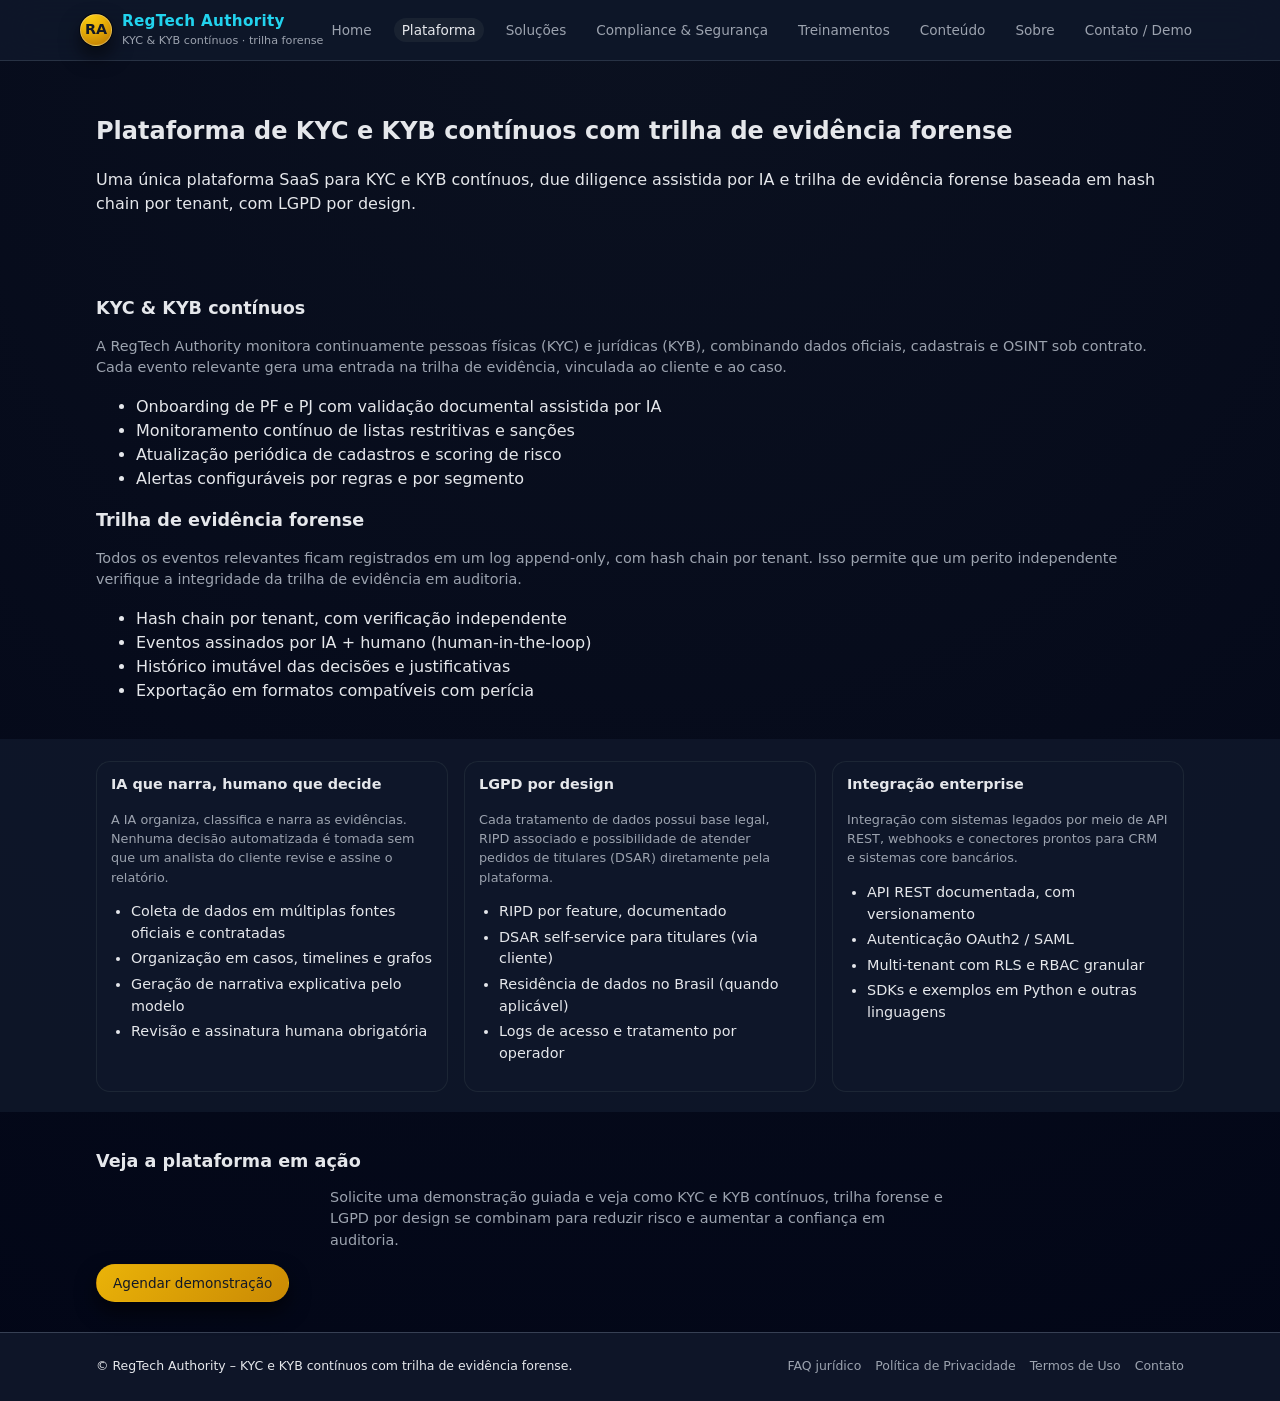
==== index.html @ 7e29bc63 "Primeira versão do site RegTech Authority" ====
<!DOCTYPE html>
<html lang="pt-BR">
<head>
  <meta charset="UTF-8" />
  <title>Plataforma – RegTech Authority</title>
  <meta name="description" content="Detalhes da plataforma RegTech Authority: KYC e KYB contínuos, trilha de evidência forense, IA human-in-the-loop e LGPD por design." />
  <meta name="viewport" content="width=device-width, initial-scale=1.0" />
  <link rel="stylesheet" href="assets/css/style.css" />
</head>
<body>
  <header class="site-header">
    <div class="container header-inner">
      <a href="index.html" class="brand">
        <span class="brand-mark">RA</span>
        <span class="brand-text">
          <span class="brand-title">RegTech Authority</span>
          <span class="brand-subtitle">KYC & KYB contínuos · trilha forense</span>
        </span>
      </a>
      <nav class="main-nav">
        <button class="nav-toggle" aria-label="Abrir menu" aria-expanded="false">☰</button>
        <ul class="nav-list">
          <li><a href="index.html">Home</a></li>
          <li><a href="plataforma.html" class="active">Plataforma</a></li>
          <li><a href="solucoes.html">Soluções</a></li>
          <li><a href="compliance-seguranca.html">Compliance & Segurança</a></li>
          <li><a href="treinamentos.html">Treinamentos</a></li>
          <li><a href="conteudo.html">Conteúdo</a></li>
          <li><a href="sobre.html">Sobre</a></li>
          <li><a href="contato.html">Contato / Demo</a></li>
        </ul>
      </nav>
    </div>
  </header>

  <main>
    <section class="hero hero-subpage">
      <div class="container">
        <h1>Plataforma de KYC e KYB contínuos com trilha de evidência forense</h1>
        <p>
          Uma única plataforma SaaS para KYC e KYB contínuos, due diligence assistida por IA
          e trilha de evidência forense baseada em hash chain por tenant, com LGPD por design.
        </p>
      </div>
    </section>

    <section class="section">
      <div class="container grid-2">
        <div>
          <h2>KYC & KYB contínuos</h2>
          <p>
            A RegTech Authority monitora continuamente pessoas físicas (KYC) e jurídicas (KYB),
            combinando dados oficiais, cadastrais e OSINT sob contrato. Cada evento relevante
            gera uma entrada na trilha de evidência, vinculada ao cliente e ao caso.
          </p>
          <ul class="checklist">
            <li>Onboarding de PF e PJ com validação documental assistida por IA</li>
            <li>Monitoramento contínuo de listas restritivas e sanções</li>
            <li>Atualização periódica de cadastros e scoring de risco</li>
            <li>Alertas configuráveis por regras e por segmento</li>
          </ul>
        </div>
        <div>
          <h2>Trilha de evidência forense</h2>
          <p>
            Todos os eventos relevantes ficam registrados em um log append-only, com hash chain
            por tenant. Isso permite que um perito independente verifique a integridade da trilha
            de evidência em auditoria.
          </p>
          <ul class="checklist">
            <li>Hash chain por tenant, com verificação independente</li>
            <li>Eventos assinados por IA + humano (human-in-the-loop)</li>
            <li>Histórico imutável das decisões e justificativas</li>
            <li>Exportação em formatos compatíveis com perícia</li>
          </ul>
        </div>
      </div>
    </section>

    <section class="section section-alt">
      <div class="container grid-3">
        <div class="card">
          <h3>IA que narra, humano que decide</h3>
          <p>
            A IA organiza, classifica e narra as evidências. Nenhuma decisão automatizada é tomada
            sem que um analista do cliente revise e assine o relatório.
          </p>
          <ul class="steps">
            <li>Coleta de dados em múltiplas fontes oficiais e contratadas</li>
            <li>Organização em casos, timelines e grafos</li>
            <li>Geração de narrativa explicativa pelo modelo</li>
            <li>Revisão e assinatura humana obrigatória</li>
          </ul>
        </div>
        <div class="card">
          <h3>LGPD por design</h3>
          <p>
            Cada tratamento de dados possui base legal, RIPD associado e possibilidade de atender
            pedidos de titulares (DSAR) diretamente pela plataforma.
          </p>
          <ul class="steps">
            <li>RIPD por feature, documentado</li>
            <li>DSAR self-service para titulares (via cliente)</li>
            <li>Residência de dados no Brasil (quando aplicável)</li>
            <li>Logs de acesso e tratamento por operador</li>
          </ul>
        </div>
        <div class="card">
          <h3>Integração enterprise</h3>
          <p>
            Integração com sistemas legados por meio de API REST, webhooks e conectores prontos
            para CRM e sistemas core bancários.
          </p>
          <ul class="steps">
            <li>API REST documentada, com versionamento</li>
            <li>Autenticação OAuth2 / SAML</li>
            <li>Multi-tenant com RLS e RBAC granular</li>
            <li>SDKs e exemplos em Python e outras linguagens</li>
          </ul>
        </div>
      </div>
    </section>

    <section class="section section-cta">
      <div class="container">
        <h2>Veja a plataforma em ação</h2>
        <p>
          Solicite uma demonstração guiada e veja como KYC e KYB contínuos, trilha forense e LGPD por design
          se combinam para reduzir risco e aumentar a confiança em auditoria.
        </p>
        <a href="contato.html" class="btn btn-primary">Agendar demonstração</a>
      </div>
    </section>
  </main>

  <footer class="site-footer">
    <div class="container footer-inner">
      <div class="footer-left">
        <p>&copy; RegTech Authority – KYC e KYB contínuos com trilha de evidência forense.</p>
      </div>
      <div class="footer-right">
        <a href="faq-juridico.html">FAQ jurídico</a>
        <a href="privacidade.html">Política de Privacidade</a>
        <a href="termos.html">Termos de Uso</a>
        <a href="contato.html">Contato</a>
      </div>
    </div>
  </footer>

  <script src="assets/js/main.js"></script>
</body>
</html>
---- assets/css/style.css ----
:root {
  --bg-main: #020617;          /* fundo geral escuro */
  --bg-card: #0b1220;
  --bg-panel: #020617;
  --navy: #0f172a;
  --teal: #22d3ee;
  --gold: #eab308;
  --gold-dark: #ca8a04;
  --text-main: #e5e7eb;
  --text-muted: #9ca3af;
  --border-soft: #1f2937;
  --radius-md: 14px;
  --radius-lg: 22px;
  --font-main: system-ui, -apple-system, BlinkMacSystemFont, "Segoe UI", sans-serif;
}

/* RESET BÁSICO */
*,
*::before,
*::after {
  box-sizing: border-box;
}

body {
  margin: 0;
  font-family: var(--font-main);
  background: radial-gradient(circle at top, #0b1120, #020617);
  color: var(--text-main);
  line-height: 1.5;
}

/* LINKS */
a {
  color: var(--teal);
  text-decoration: none;
}
a:hover {
  text-decoration: underline;
}

/* LAYOUT */
.container {
  width: 100%;
  max-width: 1120px;
  margin: 0 auto;
  padding: 0 16px;
}

/* HEADER */
.site-header {
  border-bottom: 1px solid rgba(148, 163, 184, 0.2);
  background: rgba(15, 23, 42, 0.92);
  backdrop-filter: blur(18px);
  position: sticky;
  top: 0;
  z-index: 20;
}

.header-inner {
  display: flex;
  align-items: center;
  justify-content: space-between;
  padding: 10px 0;
}

/* BRAND */
.brand {
  display: flex;
  align-items: center;
  gap: 10px;
}

.brand-mark {
  width: 32px;
  height: 32px;
  border-radius: 999px;
  border: 1px solid rgba(250, 250, 250, 0.28);
  display: flex;
  align-items: center;
  justify-content: center;
  font-size: 0.9rem;
  font-weight: 600;
  color: #111827;
  background: radial-gradient(circle at 30% 0%, #facc15, #eab308 40%, #ca8a04 80%);
  box-shadow: 0 0 0 1px rgba(0, 0, 0, 0.6), 0 10px 20px rgba(0, 0, 0, 0.6);
}

.brand-text {
  display: flex;
  flex-direction: column;
}

.brand-title {
  font-size: 0.95rem;
  font-weight: 600;
  letter-spacing: 0.02em;
}
.brand-subtitle {
  font-size: 0.7rem;
  color: var(--text-muted);
}

/* NAV */
.main-nav {
  position: relative;
}

.nav-toggle {
  display: none;
  background: none;
  border: none;
  font-size: 1.4rem;
  color: var(--text-main);
  cursor: pointer;
}

.nav-list {
  list-style: none;
  display: flex;
  gap: 14px;
  margin: 0;
  padding: 0;
  font-size: 0.85rem;
}

.nav-list a {
  padding: 4px 8px;
  border-radius: 999px;
  color: var(--text-muted);
}
.nav-list a.active {
  color: var(--text-main);
  background: rgba(31, 41, 55, 0.7);
}

/* HERO */
.hero {
  padding: 32px 0 26px;
}

.hero-inner {
  display: grid;
  grid-template-columns: minmax(0, 2.1fr) minmax(0, 1.9fr);
  gap: 28px;
  align-items: stretch;
}

.hero-kicker {
  font-size: 0.75rem;
  letter-spacing: 0.14em;
  text-transform: uppercase;
  color: var(--text-muted);
}

.hero-text h1 {
  font-size: 1.7rem;
  line-height: 1.3;
  margin: 10px 0 10px;
}

.hero-highlight {
  color: var(--teal);
  font-weight: 600;
  display: block;
}

.hero-lead {
  font-size: 0.9rem;
  color: var(--text-muted);
}

.hero-actions {
  display: flex;
  flex-wrap: wrap;
  gap: 10px;
  margin-top: 12px;
  margin-bottom: 6px;
}

.hero-microcopy {
  font-size: 0.78rem;
  color: var(--text-muted);
}

/* BOTÕES */
.btn {
  display: inline-flex;
  align-items: center;
  justify-content: center;
  gap: 6px;
  padding: 8px 16px;
  border-radius: 999px;
  border: 1px solid transparent;
  font-size: 0.85rem;
  font-weight: 500;
  cursor: pointer;
  transition: all 0.15s ease-out;
  text-decoration: none;
}

.btn-primary {
  background: linear-gradient(135deg, var(--gold), var(--gold-dark));
  color: #111827;
  box-shadow: 0 10px 20px rgba(0, 0, 0, 0.6);
}
.btn-primary:hover {
  filter: brightness(1.02);
  transform: translateY(-1px);
  text-decoration: none;
}

.btn-secondary {
  background: rgba(15, 23, 42, 0.85);
  color: var(--text-main);
  border-color: rgba(148, 163, 184, 0.5);
}
.btn-secondary:hover {
  background: rgba(15, 23, 42, 1);
  text-decoration: none;
}

/* HERO VISUAL / PAINEL */
.hero-visual {
  display: flex;
  align-items: stretch;
  justify-content: flex-end;
}

.panel {
  width: 100%;
  border-radius: var(--radius-lg);
  background: radial-gradient(circle at top left, #020617, #0b1220);
  border: 1px solid rgba(148, 163, 184, 0.5);
  box-shadow: 0 18px 40px rgba(0, 0, 0, 0.7);
  padding: 14px 14px 12px;
}

.panel-header {
  display: flex;
  justify-content: space-between;
  align-items: center;
  margin-bottom: 10px;
}

.panel-title {
  font-size: 0.85rem;
  color: var(--text-muted);
}

.panel-badge {
  font-size: 0.7rem;
  padding: 3px 10px;
  border-radius: 999px;
  border: 1px solid rgba(148, 163, 184, 0.7);
  color: var(--text-muted);
}

.panel-metrics {
  display: grid;
  grid-template-columns: repeat(2, minmax(0, 1fr));
  gap: 10px;
  margin-bottom: 12px;
}

.metric {
  padding: 8px 9px;
  border-radius: 10px;
  background: rgba(15, 23, 42, 0.95);
  border: 1px solid rgba(31, 41, 55, 0.9);
}

.metric-label {
  font-size: 0.7rem;
  color: var(--text-muted);
}
.metric-value {
  display: block;
  margin-top: 4px;
  font-size: 0.95rem;
  font-weight: 600;
}
.metric-alert {
  color: #f97316;
}

.panel-body {
  margin-top: 4px;
}

.panel-subtitle {
  font-size: 0.8rem;
  margin-bottom: 6px;
}

.timeline {
  list-style: none;
  margin: 0;
  padding: 0;
  border-left: 1px solid rgba(55, 65, 81, 0.8);
  padding-left: 10px;
}
.timeline li {
  margin-bottom: 6px;
  padding-left: 6px;
  position: relative;
  font-size: 0.78rem;
}
.timeline li::before {
  content: "";
  position: absolute;
  left: -5px;
  top: 3px;
  width: 7px;
  height: 7px;
  border-radius: 999px;
  background: var(--teal);
}
.time {
  display: block;
  color: var(--text-muted);
}
.event {
  display: block;
}

.badge-human {
  display: inline-flex;
  align-items: center;
  gap: 6px;
  font-size: 0.75rem;
  padding: 4px 10px;
  border-radius: 999px;
  background: rgba(6, 78, 59, 0.4);
  color: #a7f3d0;
  border: 1px solid rgba(45, 212, 191, 0.8);
  margin-top: 6px;
}

/* SEÇÕES */
.section {
  padding: 22px 0 20px;
}
.section-alt {
  background: rgba(15, 23, 42, 0.9);
}

.section h2 {
  font-size: 1.1rem;
  margin-bottom: 12px;
}
.section p {
  font-size: 0.9rem;
  color: var(--text-muted);
}

/* GRID DE CARDS */
.grid-3 {
  display: grid;
  grid-template-columns: repeat(3, minmax(0, 1fr));
  gap: 16px;
}

.card {
  padding: 12px 14px;
  border-radius: var(--radius-md);
  background: rgba(15, 23, 42, 0.95);
  border: 1px solid rgba(31, 41, 55, 0.9);
}
.card h3 {
  margin-top: 0;
  font-size: 0.9rem;
}
.card p {
  font-size: 0.8rem;
  color: var(--text-muted);
}

/* LISTAS */
.segment-list,
.steps {
  padding-left: 20px;
  font-size: 0.9rem;
}
.segment-list li,
.steps li {
  margin-bottom: 4px;
}

/* CTA FINAL */
.section-cta p {
  max-width: 620px;
  margin: 0 auto 12px;
  font-size: 0.9rem;
}

/* FOOTER */
.site-footer {
  border-top: 1px solid rgba(148, 163, 184, 0.3);
  background: rgba(15, 23, 42, 0.95);
  padding: 12px 0;
  margin-top: 10px;
}

.footer-inner {
  display: flex;
  justify-content: space-between;
  align-items: center;
  gap: 16px;
  font-size: 0.78rem;
}
.footer-right a {
  margin-left: 10px;
  color: var(--text-muted);
}

/* RESPONSIVO */
@media (max-width: 768px) {
  .hero-inner {
    grid-template-columns: 1fr;
  }

  .hero {
    padding-top: 26px;
  }

  .hero-visual {
    margin-top: 16px;
  }

  .panel-metrics {
    grid-template-columns: 1fr;
  }

  .grid-3 {
    grid-template-columns: 1fr;
  }

  .nav-toggle {
    display: inline-block;
  }

  .nav-list {
    position: absolute;
    top: 120%;
    right: 0;
    background: rgba(15, 23, 42, 0.98);
    flex-direction: column;
    align-items: flex-start;
    padding: 10px 18px;
    border-radius: 14px;
    border: 1px solid rgba(148, 163, 184, 0.5);
    display: none;
    z-index: 10;
  }

  .nav-list.show {
    display: flex;
  }
}
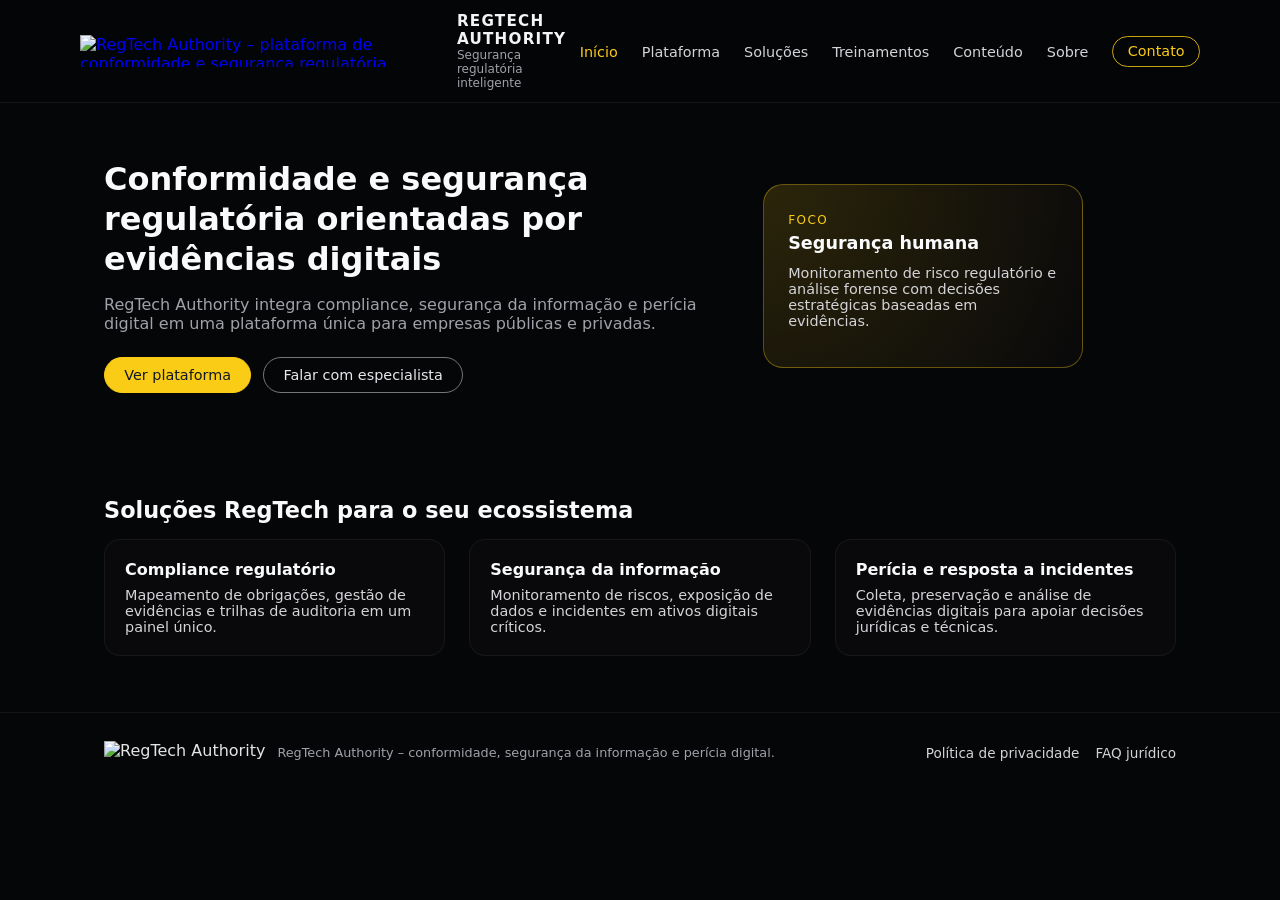
==== commit 33d89549: "Refatora HTML, CSS e adiciona logo e favicon em todas as páginas" ====
--- a/index.html
+++ b/index.html
@@ -1,152 +1,137 @@
 <!DOCTYPE html>
 <html lang="pt-BR">
 <head>
-  <meta charset="UTF-8" />
-  <title>Plataforma – RegTech Authority</title>
-  <meta name="description" content="Detalhes da plataforma RegTech Authority: KYC e KYB contínuos, trilha de evidência forense, IA human-in-the-loop e LGPD por design." />
-  <meta name="viewport" content="width=device-width, initial-scale=1.0" />
+  <meta charset="utf-8" />
+  <meta name="viewport" content="width=device-width, initial-scale=1" />
+
+  <title>RegTech Authority – Conformidade e segurança regulatória</title>
+  <meta name="description" content="Plataforma RegTech para conformidade, segurança da informação e perícia digital focada em empresas públicas e privadas." />
+
+  <!-- Favicon -->
+  <link rel="icon" type="image/png" href="assets/images/favicon.png" />
+  <link rel="shortcut icon" href="assets/images/favicon.png" />
+
+  <!-- CSS principal -->
   <link rel="stylesheet" href="assets/css/style.css" />
 </head>
-<body>
+<body id="top">
+  <!-- HEADER -->
   <header class="site-header">
     <div class="container header-inner">
       <a href="index.html" class="brand">
-        <span class="brand-mark">RA</span>
-        <span class="brand-text">
+        <img
+          src="assets/images/logo.png"
+          alt="RegTech Authority – plataforma de conformidade e segurança regulatória"
+          class="brand-logo"
+        />
+        <div class="brand-text">
           <span class="brand-title">RegTech Authority</span>
-          <span class="brand-subtitle">KYC & KYB contínuos · trilha forense</span>
-        </span>
+          <span class="brand-subtitle">Segurança regulatória inteligente</span>
+        </div>
       </a>
+
       <nav class="main-nav">
-        <button class="nav-toggle" aria-label="Abrir menu" aria-expanded="false">☰</button>
-        <ul class="nav-list">
-          <li><a href="index.html">Home</a></li>
-          <li><a href="plataforma.html" class="active">Plataforma</a></li>
+        <ul>
+          <li><a href="index.html" class="nav-active">Início</a></li>
+          <li><a href="plataforma.html">Plataforma</a></li>
           <li><a href="solucoes.html">Soluções</a></li>
-          <li><a href="compliance-seguranca.html">Compliance & Segurança</a></li>
           <li><a href="treinamentos.html">Treinamentos</a></li>
           <li><a href="conteudo.html">Conteúdo</a></li>
           <li><a href="sobre.html">Sobre</a></li>
-          <li><a href="contato.html">Contato / Demo</a></li>
+          <li><a href="contato.html" class="nav-cta">Contato</a></li>
         </ul>
       </nav>
     </div>
   </header>
 
+  <!-- CONTEÚDO PRINCIPAL -->
   <main>
-    <section class="hero hero-subpage">
-      <div class="container">
-        <h1>Plataforma de KYC e KYB contínuos com trilha de evidência forense</h1>
-        <p>
-          Uma única plataforma SaaS para KYC e KYB contínuos, due diligence assistida por IA
-          e trilha de evidência forense baseada em hash chain por tenant, com LGPD por design.
-        </p>
-      </div>
-    </section>
+    <!-- HERO -->
+    <section class="hero">
+      <div class="container hero-inner">
+        <div class="hero-copy">
+          <h1>
+            Conformidade e segurança regulatória
+            orientadas por evidências digitais
+          </h1>
+          <p class="hero-subtitle">
+            RegTech Authority integra compliance, segurança da informação e perícia digital
+            em uma plataforma única para empresas públicas e privadas.
+          </p>
+          <div class="hero-actions">
+            <a href="plataforma.html" class="btn btn-primary">Ver plataforma</a>
+            <a href="contato.html" class="btn btn-outline">Falar com especialista</a>
+          </div>
+        </div>
 
-    <section class="section">
-      <div class="container grid-2">
-        <div>
-          <h2>KYC & KYB contínuos</h2>
-          <p>
-            A RegTech Authority monitora continuamente pessoas físicas (KYC) e jurídicas (KYB),
-            combinando dados oficiais, cadastrais e OSINT sob contrato. Cada evento relevante
-            gera uma entrada na trilha de evidência, vinculada ao cliente e ao caso.
-          </p>
-          <ul class="checklist">
-            <li>Onboarding de PF e PJ com validação documental assistida por IA</li>
-            <li>Monitoramento contínuo de listas restritivas e sanções</li>
-            <li>Atualização periódica de cadastros e scoring de risco</li>
-            <li>Alertas configuráveis por regras e por segmento</li>
-          </ul>
-        </div>
-        <div>
-          <h2>Trilha de evidência forense</h2>
-          <p>
-            Todos os eventos relevantes ficam registrados em um log append-only, com hash chain
-            por tenant. Isso permite que um perito independente verifique a integridade da trilha
-            de evidência em auditoria.
-          </p>
-          <ul class="checklist">
-            <li>Hash chain por tenant, com verificação independente</li>
-            <li>Eventos assinados por IA + humano (human-in-the-loop)</li>
-            <li>Histórico imutável das decisões e justificativas</li>
-            <li>Exportação em formatos compatíveis com perícia</li>
-          </ul>
+        <div class="hero-highlight">
+          <div class="metric-card">
+            <span class="metric-label">Foco</span>
+            <span class="metric-value">Segurança humana</span>
+            <p class="metric-text">
+              Monitoramento de risco regulatório e análise forense
+              com decisões estratégicas baseadas em evidências.
+            </p>
+          </div>
         </div>
       </div>
     </section>
 
-    <section class="section section-alt">
-      <div class="container grid-3">
-        <div class="card">
-          <h3>IA que narra, humano que decide</h3>
-          <p>
-            A IA organiza, classifica e narra as evidências. Nenhuma decisão automatizada é tomada
-            sem que um analista do cliente revise e assine o relatório.
-          </p>
-          <ul class="steps">
-            <li>Coleta de dados em múltiplas fontes oficiais e contratadas</li>
-            <li>Organização em casos, timelines e grafos</li>
-            <li>Geração de narrativa explicativa pelo modelo</li>
-            <li>Revisão e assinatura humana obrigatória</li>
-          </ul>
+    <!-- BLOCOS DE SOLUÇÕES -->
+    <section class="section">
+      <div class="container">
+        <h2>Soluções RegTech para o seu ecossistema</h2>
+        <div class="grid-3">
+          <article class="card">
+            <h3>Compliance regulatório</h3>
+            <p>
+              Mapeamento de obrigações, gestão de evidências e trilhas de auditoria
+              em um painel único.
+            </p>
+          </article>
+
+          <article class="card">
+            <h3>Segurança da informação</h3>
+            <p>
+              Monitoramento de riscos, exposição de dados e incidentes
+              em ativos digitais críticos.
+            </p>
+          </article>
+
+          <article class="card">
+            <h3>Perícia e resposta a incidentes</h3>
+            <p>
+              Coleta, preservação e análise de evidências digitais
+              para apoiar decisões jurídicas e técnicas.
+            </p>
+          </article>
         </div>
-        <div class="card">
-          <h3>LGPD por design</h3>
-          <p>
-            Cada tratamento de dados possui base legal, RIPD associado e possibilidade de atender
-            pedidos de titulares (DSAR) diretamente pela plataforma.
-          </p>
-          <ul class="steps">
-            <li>RIPD por feature, documentado</li>
-            <li>DSAR self-service para titulares (via cliente)</li>
-            <li>Residência de dados no Brasil (quando aplicável)</li>
-            <li>Logs de acesso e tratamento por operador</li>
-          </ul>
-        </div>
-        <div class="card">
-          <h3>Integração enterprise</h3>
-          <p>
-            Integração com sistemas legados por meio de API REST, webhooks e conectores prontos
-            para CRM e sistemas core bancários.
-          </p>
-          <ul class="steps">
-            <li>API REST documentada, com versionamento</li>
-            <li>Autenticação OAuth2 / SAML</li>
-            <li>Multi-tenant com RLS e RBAC granular</li>
-            <li>SDKs e exemplos em Python e outras linguagens</li>
-          </ul>
-        </div>
-      </div>
-    </section>
-
-    <section class="section section-cta">
-      <div class="container">
-        <h2>Veja a plataforma em ação</h2>
-        <p>
-          Solicite uma demonstração guiada e veja como KYC e KYB contínuos, trilha forense e LGPD por design
-          se combinam para reduzir risco e aumentar a confiança em auditoria.
-        </p>
-        <a href="contato.html" class="btn btn-primary">Agendar demonstração</a>
       </div>
     </section>
   </main>
 
+  <!-- FOOTER -->
   <footer class="site-footer">
     <div class="container footer-inner">
-      <div class="footer-left">
-        <p>&copy; RegTech Authority – KYC e KYB contínuos com trilha de evidência forense.</p>
+      <div class="footer-brand">
+        <img
+          src="assets/images/logo.png"
+          alt="RegTech Authority"
+          class="footer-logo"
+        />
+        <p class="footer-note">
+          RegTech Authority – conformidade, segurança da informação e perícia digital.
+        </p>
       </div>
-      <div class="footer-right">
+
+      <div class="footer-links">
+        <a href="privacidade.html">Política de privacidade</a>
         <a href="faq-juridico.html">FAQ jurídico</a>
-        <a href="privacidade.html">Política de Privacidade</a>
-        <a href="termos.html">Termos de Uso</a>
-        <a href="contato.html">Contato</a>
       </div>
     </div>
   </footer>
 
+  <!-- JS principal -->
   <script src="assets/js/main.js"></script>
 </body>
 </html>
--- a/assets/css/style.css
+++ b/assets/css/style.css
@@ -1,88 +1,66 @@
-:root {
-  --bg-main: #020617;          /* fundo geral escuro */
-  --bg-card: #0b1220;
-  --bg-panel: #020617;
-  --navy: #0f172a;
-  --teal: #22d3ee;
-  --gold: #eab308;
-  --gold-dark: #ca8a04;
-  --text-main: #e5e7eb;
-  --text-muted: #9ca3af;
-  --border-soft: #1f2937;
-  --radius-md: 14px;
-  --radius-lg: 22px;
-  --font-main: system-ui, -apple-system, BlinkMacSystemFont, "Segoe UI", sans-serif;
-}
-
-/* RESET BÁSICO */
+/* ============================
+   RESET
+============================ */
 *,
 *::before,
 *::after {
   box-sizing: border-box;
 }
 
+html {
+  scroll-behavior: smooth;
+}
+
 body {
   margin: 0;
-  font-family: var(--font-main);
-  background: radial-gradient(circle at top, #0b1120, #020617);
-  color: var(--text-main);
-  line-height: 1.5;
-}
-
-/* LINKS */
-a {
-  color: var(--teal);
-  text-decoration: none;
-}
-a:hover {
-  text-decoration: underline;
-}
-
-/* LAYOUT */
+  font-family: system-ui, -apple-system, BlinkMacSystemFont, "Segoe UI", sans-serif;
+  background-color: #050608;
+  color: #e4e4e7;
+}
+
+/* ============================
+   LAYOUT BASE
+============================ */
 .container {
-  width: 100%;
   max-width: 1120px;
+  padding: 0 1.5rem;
   margin: 0 auto;
-  padding: 0 16px;
-}
-
-/* HEADER */
+}
+
+.section {
+  padding: 3.5rem 0;
+}
+
+/* ============================
+   HEADER + LOGO
+============================ */
 .site-header {
-  border-bottom: 1px solid rgba(148, 163, 184, 0.2);
-  background: rgba(15, 23, 42, 0.92);
-  backdrop-filter: blur(18px);
   position: sticky;
   top: 0;
-  z-index: 20;
+  z-index: 100;
+  background: rgba(5, 6, 8, 0.98);
+  border-bottom: 1px solid rgba(255, 255, 255, 0.06);
+  backdrop-filter: blur(12px);
 }
 
 .header-inner {
   display: flex;
   align-items: center;
   justify-content: space-between;
-  padding: 10px 0;
-}
-
-/* BRAND */
+  padding: 0.75rem 0;
+}
+
 .brand {
-  display: flex;
-  align-items: center;
-  gap: 10px;
-}
-
-.brand-mark {
-  width: 32px;
+  display: inline-flex;
+  align-items: center;
+  gap: 0.75rem;
+  text-decoration: none;
+}
+
+.brand-logo {
   height: 32px;
-  border-radius: 999px;
-  border: 1px solid rgba(250, 250, 250, 0.28);
-  display: flex;
-  align-items: center;
-  justify-content: center;
-  font-size: 0.9rem;
-  font-weight: 600;
-  color: #111827;
-  background: radial-gradient(circle at 30% 0%, #facc15, #eab308 40%, #ca8a04 80%);
-  box-shadow: 0 0 0 1px rgba(0, 0, 0, 0.6), 0 10px 20px rgba(0, 0, 0, 0.6);
+  width: auto;
+  display: block;
 }
 
 .brand-text {
@@ -93,367 +71,313 @@
 .brand-title {
   font-size: 0.95rem;
   font-weight: 600;
-  letter-spacing: 0.02em;
-}
+  letter-spacing: 0.08em;
+  text-transform: uppercase;
+  color: #f4f4f5;
+}
+
 .brand-subtitle {
-  font-size: 0.7rem;
-  color: var(--text-muted);
-}
-
-/* NAV */
-.main-nav {
-  position: relative;
-}
-
-.nav-toggle {
-  display: none;
-  background: none;
-  border: none;
-  font-size: 1.4rem;
-  color: var(--text-main);
-  cursor: pointer;
-}
-
-.nav-list {
-  list-style: none;
-  display: flex;
-  gap: 14px;
+  font-size: 0.75rem;
+  color: #a1a1aa;
+}
+
+/* Navegação */
+.main-nav ul {
   margin: 0;
   padding: 0;
-  font-size: 0.85rem;
-}
-
-.nav-list a {
-  padding: 4px 8px;
+  list-style: none;
+  display: flex;
+  gap: 1.5rem;
+}
+
+.main-nav a {
+  text-decoration: none;
+  font-size: 0.9rem;
+  color: #d4d4d8;
+  transition: color 0.15s ease;
+}
+
+.main-nav a:hover {
+  color: #facc15;
+}
+
+.main-nav .nav-cta {
+  padding: 0.4rem 0.9rem;
   border-radius: 999px;
-  color: var(--text-muted);
-}
-.nav-list a.active {
-  color: var(--text-main);
-  background: rgba(31, 41, 55, 0.7);
-}
-
-/* HERO */
+  border: 1px solid rgba(250, 204, 21, 0.8);
+  color: #facc15;
+}
+
+.main-nav .nav-cta:hover {
+  background: rgba(250, 204, 21, 0.12);
+}
+
+.main-nav .nav-active {
+  color: #facc15;
+}
+
+@media (max-width: 768px) {
+  .header-inner {
+    flex-direction: column;
+    align-items: flex-start;
+    gap: 0.75rem;
+  }
+
+  .main-nav ul {
+    flex-wrap: wrap;
+    row-gap: 0.5rem;
+  }
+}
+
+/* ============================
+   HERO
+============================ */
 .hero {
-  padding: 32px 0 26px;
+  padding: 3.5rem 0 3rem;
 }
 
 .hero-inner {
   display: grid;
-  grid-template-columns: minmax(0, 2.1fr) minmax(0, 1.9fr);
-  gap: 28px;
-  align-items: stretch;
-}
-
-.hero-kicker {
+  gap: 2.5rem;
+}
+
+@media (min-width: 900px) {
+  .hero-inner {
+    grid-template-columns: 3fr 2fr;
+    align-items: center;
+  }
+}
+
+.hero h1 {
+  margin: 0 0 1rem;
+  font-size: 2rem;
+  line-height: 1.25;
+  color: #f9fafb;
+}
+
+.hero-subtitle {
+  margin: 0 0 1.5rem;
+  font-size: 1rem;
+  color: #a1a1aa;
+}
+
+.hero-actions {
+  display: flex;
+  flex-wrap: wrap;
+  gap: 0.75rem;
+}
+
+/* Card lateral */
+.hero-highlight {
+  display: flex;
+  justify-content: flex-start;
+}
+
+.metric-card {
+  background: radial-gradient(circle at top left, rgba(250, 204, 21, 0.16), #09090b);
+  border-radius: 1.25rem;
+  padding: 1.5rem;
+  border: 1px solid rgba(250, 204, 21, 0.35);
+  max-width: 320px;
+}
+
+.metric-label {
   font-size: 0.75rem;
-  letter-spacing: 0.14em;
   text-transform: uppercase;
-  color: var(--text-muted);
-}
-
-.hero-text h1 {
-  font-size: 1.7rem;
-  line-height: 1.3;
-  margin: 10px 0 10px;
-}
-
-.hero-highlight {
-  color: var(--teal);
+  letter-spacing: 0.12em;
+  color: #facc15;
+}
+
+.metric-value {
+  display: block;
+  margin-top: 0.3rem;
+  font-size: 1.1rem;
   font-weight: 600;
-  display: block;
-}
-
-.hero-lead {
-  font-size: 0.9rem;
-  color: var(--text-muted);
-}
-
-.hero-actions {
-  display: flex;
-  flex-wrap: wrap;
-  gap: 10px;
-  margin-top: 12px;
-  margin-bottom: 6px;
-}
-
-.hero-microcopy {
-  font-size: 0.78rem;
-  color: var(--text-muted);
-}
-
-/* BOTÕES */
+  color: #f9fafb;
+}
+
+.metric-text {
+  margin-top: 0.75rem;
+  font-size: 0.9rem;
+  color: #d4d4d8;
+}
+
+/* ============================
+   BOTÕES
+============================ */
 .btn {
   display: inline-flex;
   align-items: center;
   justify-content: center;
-  gap: 6px;
-  padding: 8px 16px;
+  padding: 0.55rem 1.2rem;
   border-radius: 999px;
+  font-size: 0.9rem;
+  font-weight: 500;
   border: 1px solid transparent;
-  font-size: 0.85rem;
-  font-weight: 500;
   cursor: pointer;
-  transition: all 0.15s ease-out;
   text-decoration: none;
 }
 
 .btn-primary {
-  background: linear-gradient(135deg, var(--gold), var(--gold-dark));
+  background: #facc15;
   color: #111827;
-  box-shadow: 0 10px 20px rgba(0, 0, 0, 0.6);
-}
+  border-color: #facc15;
+}
+
 .btn-primary:hover {
-  filter: brightness(1.02);
-  transform: translateY(-1px);
-  text-decoration: none;
-}
-
-.btn-secondary {
-  background: rgba(15, 23, 42, 0.85);
-  color: var(--text-main);
-  border-color: rgba(148, 163, 184, 0.5);
-}
-.btn-secondary:hover {
-  background: rgba(15, 23, 42, 1);
-  text-decoration: none;
-}
-
-/* HERO VISUAL / PAINEL */
-.hero-visual {
-  display: flex;
-  align-items: stretch;
-  justify-content: flex-end;
-}
-
-.panel {
-  width: 100%;
-  border-radius: var(--radius-lg);
-  background: radial-gradient(circle at top left, #020617, #0b1220);
-  border: 1px solid rgba(148, 163, 184, 0.5);
-  box-shadow: 0 18px 40px rgba(0, 0, 0, 0.7);
-  padding: 14px 14px 12px;
-}
-
-.panel-header {
-  display: flex;
-  justify-content: space-between;
-  align-items: center;
-  margin-bottom: 10px;
-}
-
-.panel-title {
-  font-size: 0.85rem;
-  color: var(--text-muted);
-}
-
-.panel-badge {
-  font-size: 0.7rem;
-  padding: 3px 10px;
-  border-radius: 999px;
-  border: 1px solid rgba(148, 163, 184, 0.7);
-  color: var(--text-muted);
-}
-
-.panel-metrics {
-  display: grid;
-  grid-template-columns: repeat(2, minmax(0, 1fr));
-  gap: 10px;
-  margin-bottom: 12px;
-}
-
-.metric {
-  padding: 8px 9px;
-  border-radius: 10px;
-  background: rgba(15, 23, 42, 0.95);
-  border: 1px solid rgba(31, 41, 55, 0.9);
-}
-
-.metric-label {
-  font-size: 0.7rem;
-  color: var(--text-muted);
-}
-.metric-value {
-  display: block;
-  margin-top: 4px;
-  font-size: 0.95rem;
-  font-weight: 600;
-}
-.metric-alert {
-  color: #f97316;
-}
-
-.panel-body {
-  margin-top: 4px;
-}
-
-.panel-subtitle {
-  font-size: 0.8rem;
-  margin-bottom: 6px;
-}
-
-.timeline {
-  list-style: none;
-  margin: 0;
-  padding: 0;
-  border-left: 1px solid rgba(55, 65, 81, 0.8);
-  padding-left: 10px;
-}
-.timeline li {
-  margin-bottom: 6px;
-  padding-left: 6px;
-  position: relative;
-  font-size: 0.78rem;
-}
-.timeline li::before {
-  content: "";
-  position: absolute;
-  left: -5px;
-  top: 3px;
-  width: 7px;
-  height: 7px;
-  border-radius: 999px;
-  background: var(--teal);
-}
-.time {
-  display: block;
-  color: var(--text-muted);
-}
-.event {
-  display: block;
-}
-
-.badge-human {
-  display: inline-flex;
-  align-items: center;
-  gap: 6px;
-  font-size: 0.75rem;
-  padding: 4px 10px;
-  border-radius: 999px;
-  background: rgba(6, 78, 59, 0.4);
-  color: #a7f3d0;
-  border: 1px solid rgba(45, 212, 191, 0.8);
-  margin-top: 6px;
-}
-
-/* SEÇÕES */
-.section {
-  padding: 22px 0 20px;
-}
-.section-alt {
-  background: rgba(15, 23, 42, 0.9);
-}
-
-.section h2 {
-  font-size: 1.1rem;
-  margin-bottom: 12px;
-}
-.section p {
-  font-size: 0.9rem;
-  color: var(--text-muted);
-}
-
-/* GRID DE CARDS */
+  background: #eab308;
+  border-color: #eab308;
+}
+
+.btn-outline {
+  background: transparent;
+  color: #e5e7eb;
+  border-color: rgba(228, 228, 231, 0.5);
+}
+
+.btn-outline:hover {
+  border-color: #facc15;
+  color: #facc15;
+}
+
+/* ============================
+   GRID / CARDS
+============================ */
 .grid-3 {
   display: grid;
-  grid-template-columns: repeat(3, minmax(0, 1fr));
-  gap: 16px;
+  gap: 1.5rem;
+}
+
+@media (min-width: 900px) {
+  .grid-3 {
+    grid-template-columns: repeat(3, minmax(0, 1fr));
+  }
 }
 
 .card {
-  padding: 12px 14px;
-  border-radius: var(--radius-md);
-  background: rgba(15, 23, 42, 0.95);
-  border: 1px solid rgba(31, 41, 55, 0.9);
-}
+  background: #09090b;
+  border-radius: 1rem;
+  padding: 1.25rem;
+  border: 1px solid rgba(255, 255, 255, 0.06);
+}
+
 .card h3 {
   margin-top: 0;
-  font-size: 0.9rem;
-}
+  margin-bottom: 0.5rem;
+  font-size: 1rem;
+  color: #f9fafb;
+}
+
 .card p {
+  margin: 0;
+  font-size: 0.9rem;
+  color: #d4d4d8;
+}
+
+/* ============================
+   FORMULÁRIO DE CONTATO
+============================ */
+.contact-form {
+  max-width: 520px;
+}
+
+.form-row {
+  margin-bottom: 1rem;
+}
+
+.form-row label {
+  display: block;
+  margin-bottom: 0.3rem;
+  font-size: 0.85rem;
+  color: #d4d4d8;
+}
+
+.form-row input,
+.form-row textarea {
+  width: 100%;
+  padding: 0.55rem 0.7rem;
+  border-radius: 0.5rem;
+  border: 1px solid rgba(255, 255, 255, 0.08);
+  background: #09090b;
+  color: #f9fafb;
+  font-size: 0.9rem;
+}
+
+.form-row input:focus,
+.form-row textarea:focus {
+  outline: none;
+  border-color: rgba(250, 204, 21, 0.7);
+}
+
+.form-note {
   font-size: 0.8rem;
-  color: var(--text-muted);
-}
-
-/* LISTAS */
-.segment-list,
-.steps {
-  padding-left: 20px;
-  font-size: 0.9rem;
-}
-.segment-list li,
-.steps li {
-  margin-bottom: 4px;
-}
-
-/* CTA FINAL */
-.section-cta p {
-  max-width: 620px;
-  margin: 0 auto 12px;
-  font-size: 0.9rem;
-}
-
-/* FOOTER */
+  color: #a1a1aa;
+  margin-bottom: 1rem;
+}
+
+.form-note a {
+  color: #facc15;
+}
+
+/* ============================
+   TIPOGRAFIA
+============================ */
+h1, h2, h3, h4 {
+  color: #f9fafb;
+}
+
+h2 {
+  margin-top: 0;
+  margin-bottom: 1rem;
+  font-size: 1.4rem;
+}
+
+/* ============================
+   FOOTER
+============================ */
 .site-footer {
-  border-top: 1px solid rgba(148, 163, 184, 0.3);
-  background: rgba(15, 23, 42, 0.95);
-  padding: 12px 0;
-  margin-top: 10px;
+  border-top: 1px solid rgba(255, 255, 255, 0.06);
+  padding: 1.75rem 0;
+  background: #050608;
 }
 
 .footer-inner {
   display: flex;
+  flex-wrap: wrap;
+  gap: 1.5rem;
+  align-items: center;
   justify-content: space-between;
-  align-items: center;
-  gap: 16px;
-  font-size: 0.78rem;
-}
-.footer-right a {
-  margin-left: 10px;
-  color: var(--text-muted);
-}
-
-/* RESPONSIVO */
-@media (max-width: 768px) {
-  .hero-inner {
-    grid-template-columns: 1fr;
-  }
-
-  .hero {
-    padding-top: 26px;
-  }
-
-  .hero-visual {
-    margin-top: 16px;
-  }
-
-  .panel-metrics {
-    grid-template-columns: 1fr;
-  }
-
-  .grid-3 {
-    grid-template-columns: 1fr;
-  }
-
-  .nav-toggle {
-    display: inline-block;
-  }
-
-  .nav-list {
-    position: absolute;
-    top: 120%;
-    right: 0;
-    background: rgba(15, 23, 42, 0.98);
-    flex-direction: column;
-    align-items: flex-start;
-    padding: 10px 18px;
-    border-radius: 14px;
-    border: 1px solid rgba(148, 163, 184, 0.5);
-    display: none;
-    z-index: 10;
-  }
-
-  .nav-list.show {
-    display: flex;
-  }
+}
+
+.footer-brand {
+  display: flex;
+  align-items: center;
+  gap: 0.75rem;
+}
+
+.footer-logo {
+  height: 24px;
+  width: auto;
+  display: block;
+}
+
+.footer-note {
+  margin: 0;
+  font-size: 0.8rem;
+  color: #a1a1aa;
+}
+
+.footer-links {
+  display: flex;
+  gap: 1rem;
+}
+
+.footer-links a {
+  font-size: 0.85rem;
+  color: #d4d4d8;
+  text-decoration: none;
+}
+
+.footer-links a:hover {
+  color: #facc15;
 }
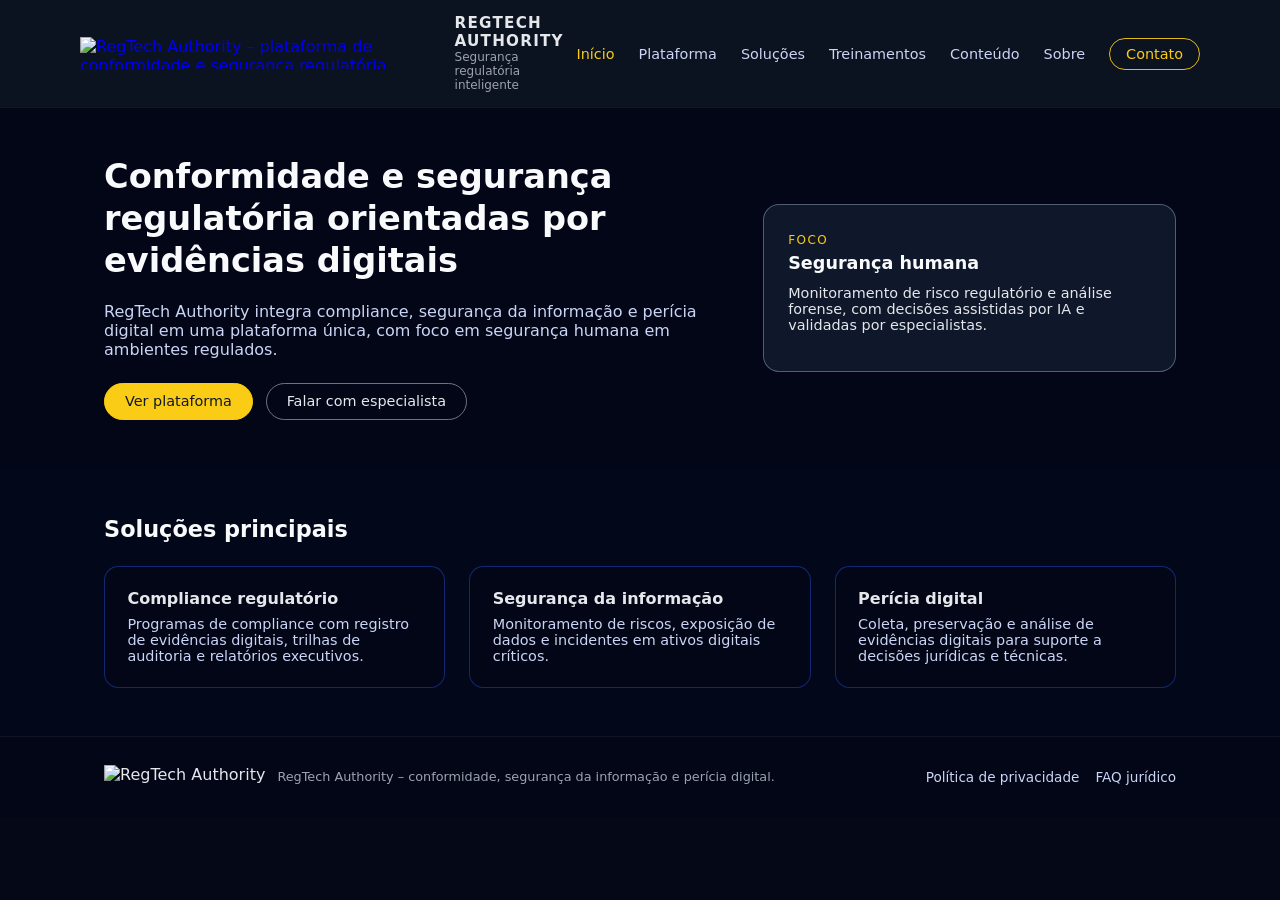
==== commit f2cf61d2: "Corrige estrutura de assets (css, images, js)" ====
--- a/index.html
+++ b/index.html
@@ -4,17 +4,14 @@
   <meta charset="utf-8" />
   <meta name="viewport" content="width=device-width, initial-scale=1" />
 
-  <title>RegTech Authority – Conformidade e segurança regulatória</title>
-  <meta name="description" content="Plataforma RegTech para conformidade, segurança da informação e perícia digital focada em empresas públicas e privadas." />
+  <title>RegTech Authority – plataforma de conformidade e segurança regulatória</title>
+  <meta name="description" content="RegTech Authority integra compliance, segurança da informação e perícia digital para apoiar decisões regulatórias com evidências digitais.">
 
-  <!-- Favicon -->
   <link rel="icon" type="image/png" href="assets/images/favicon.png" />
   <link rel="shortcut icon" href="assets/images/favicon.png" />
-
-  <!-- CSS principal -->
   <link rel="stylesheet" href="assets/css/style.css" />
 </head>
-<body id="top">
+<body>
   <!-- HEADER -->
   <header class="site-header">
     <div class="container header-inner">
@@ -44,19 +41,15 @@
     </div>
   </header>
 
-  <!-- CONTEÚDO PRINCIPAL -->
+  <!-- MAIN -->
   <main>
-    <!-- HERO -->
     <section class="hero">
       <div class="container hero-inner">
-        <div class="hero-copy">
-          <h1>
-            Conformidade e segurança regulatória
-            orientadas por evidências digitais
-          </h1>
+        <div>
+          <h1>Conformidade e segurança regulatória orientadas por evidências digitais</h1>
           <p class="hero-subtitle">
             RegTech Authority integra compliance, segurança da informação e perícia digital
-            em uma plataforma única para empresas públicas e privadas.
+            em uma plataforma única, com foco em segurança humana em ambientes regulados.
           </p>
           <div class="hero-actions">
             <a href="plataforma.html" class="btn btn-primary">Ver plataforma</a>
@@ -64,29 +57,28 @@
           </div>
         </div>
 
-        <div class="hero-highlight">
+        <aside class="hero-highlight">
           <div class="metric-card">
-            <span class="metric-label">Foco</span>
+            <span class="metric-label">FOCO</span>
             <span class="metric-value">Segurança humana</span>
             <p class="metric-text">
-              Monitoramento de risco regulatório e análise forense
-              com decisões estratégicas baseadas em evidências.
+              Monitoramento de risco regulatório e análise forense,
+              com decisões assistidas por IA e validadas por especialistas.
             </p>
           </div>
-        </div>
+        </aside>
       </div>
     </section>
 
-    <!-- BLOCOS DE SOLUÇÕES -->
     <section class="section">
       <div class="container">
-        <h2>Soluções RegTech para o seu ecossistema</h2>
+        <h2>Soluções principais</h2>
         <div class="grid-3">
           <article class="card">
             <h3>Compliance regulatório</h3>
             <p>
-              Mapeamento de obrigações, gestão de evidências e trilhas de auditoria
-              em um painel único.
+              Programas de compliance com registro de evidências digitais,
+              trilhas de auditoria e relatórios executivos.
             </p>
           </article>
 
@@ -99,10 +91,10 @@
           </article>
 
           <article class="card">
-            <h3>Perícia e resposta a incidentes</h3>
+            <h3>Perícia digital</h3>
             <p>
               Coleta, preservação e análise de evidências digitais
-              para apoiar decisões jurídicas e técnicas.
+              para suporte a decisões jurídicas e técnicas.
             </p>
           </article>
         </div>
@@ -114,16 +106,11 @@
   <footer class="site-footer">
     <div class="container footer-inner">
       <div class="footer-brand">
-        <img
-          src="assets/images/logo.png"
-          alt="RegTech Authority"
-          class="footer-logo"
-        />
+        <img src="assets/images/logo.png" alt="RegTech Authority" class="footer-logo" />
         <p class="footer-note">
           RegTech Authority – conformidade, segurança da informação e perícia digital.
         </p>
       </div>
-
       <div class="footer-links">
         <a href="privacidade.html">Política de privacidade</a>
         <a href="faq-juridico.html">FAQ jurídico</a>
@@ -131,7 +118,6 @@
     </div>
   </footer>
 
-  <!-- JS principal -->
   <script src="assets/js/main.js"></script>
 </body>
 </html>
--- a/assets/css/style.css
+++ b/assets/css/style.css
@@ -1,6 +1,9 @@
-/* ============================
-   RESET
-============================ */
+/* ===========================
+   Tema azul / acinzentado
+   RegTech Authority
+   =========================== */
+
+/* Reset básico */
 *,
 *::before,
 *::after {
@@ -14,40 +17,32 @@
 body {
   margin: 0;
   font-family: system-ui, -apple-system, BlinkMacSystemFont, "Segoe UI", sans-serif;
-  background-color: #050608;
-  color: #e4e4e7;
-}
-
-/* ============================
-   LAYOUT BASE
-============================ */
+  background-color: #050816; /* azul escuro */
+  color: #e5e7eb;
+}
+
+/* Container */
 .container {
   max-width: 1120px;
   padding: 0 1.5rem;
   margin: 0 auto;
 }
 
-.section {
-  padding: 3.5rem 0;
-}
-
-/* ============================
-   HEADER + LOGO
-============================ */
+/* Header / Navegação */
+
 .site-header {
   position: sticky;
   top: 0;
   z-index: 100;
-  background: rgba(5, 6, 8, 0.98);
-  border-bottom: 1px solid rgba(255, 255, 255, 0.06);
-  backdrop-filter: blur(12px);
+  background-color: #0b1220; /* barra azul escuro */
+  border-bottom: 1px solid rgba(15, 23, 42, 0.9);
 }
 
 .header-inner {
   display: flex;
   align-items: center;
   justify-content: space-between;
-  padding: 0.75rem 0;
+  padding: 0.9rem 0;
 }
 
 .brand {
@@ -73,15 +68,16 @@
   font-weight: 600;
   letter-spacing: 0.08em;
   text-transform: uppercase;
-  color: #f4f4f5;
+  color: #e5e7eb;
 }
 
 .brand-subtitle {
   font-size: 0.75rem;
-  color: #a1a1aa;
-}
-
-/* Navegação */
+  color: #9ca3af;
+}
+
+/* Menu */
+
 .main-nav ul {
   margin: 0;
   padding: 0;
@@ -93,47 +89,34 @@
 .main-nav a {
   text-decoration: none;
   font-size: 0.9rem;
-  color: #d4d4d8;
+  color: #cbd5f5;
   transition: color 0.15s ease;
 }
 
 .main-nav a:hover {
+  color: #fbbf24; /* amarelo suave */
+}
+
+.main-nav .nav-active {
   color: #facc15;
 }
 
 .main-nav .nav-cta {
-  padding: 0.4rem 0.9rem;
+  padding: 0.45rem 1rem;
   border-radius: 999px;
-  border: 1px solid rgba(250, 204, 21, 0.8);
+  border: 1px solid rgba(250, 204, 21, 0.9);
   color: #facc15;
 }
 
 .main-nav .nav-cta:hover {
-  background: rgba(250, 204, 21, 0.12);
-}
-
-.main-nav .nav-active {
-  color: #facc15;
-}
-
-@media (max-width: 768px) {
-  .header-inner {
-    flex-direction: column;
-    align-items: flex-start;
-    gap: 0.75rem;
-  }
-
-  .main-nav ul {
-    flex-wrap: wrap;
-    row-gap: 0.5rem;
-  }
-}
-
-/* ============================
-   HERO
-============================ */
+  background-color: rgba(250, 204, 21, 0.12);
+}
+
+/* Hero */
+
 .hero {
-  padding: 3.5rem 0 3rem;
+  padding: 3rem 0 3rem;
+  background: #020617; /* azul muito escuro */
 }
 
 .hero-inner {
@@ -149,8 +132,8 @@
 }
 
 .hero h1 {
-  margin: 0 0 1rem;
-  font-size: 2rem;
+  margin: 0 0 1.25rem;
+  font-size: 2.1rem;
   line-height: 1.25;
   color: #f9fafb;
 }
@@ -158,27 +141,27 @@
 .hero-subtitle {
   margin: 0 0 1.5rem;
   font-size: 1rem;
-  color: #a1a1aa;
+  color: #cbd5f5;
 }
 
 .hero-actions {
   display: flex;
   flex-wrap: wrap;
-  gap: 0.75rem;
+  gap: 0.8rem;
 }
 
 /* Card lateral */
+
 .hero-highlight {
   display: flex;
   justify-content: flex-start;
 }
 
 .metric-card {
-  background: radial-gradient(circle at top left, rgba(250, 204, 21, 0.16), #09090b);
-  border-radius: 1.25rem;
+  background: #0f172a;
+  border-radius: 1rem;
   padding: 1.5rem;
-  border: 1px solid rgba(250, 204, 21, 0.35);
-  max-width: 320px;
+  border: 1px solid rgba(148, 163, 184, 0.5);
 }
 
 .metric-label {
@@ -199,17 +182,64 @@
 .metric-text {
   margin-top: 0.75rem;
   font-size: 0.9rem;
-  color: #d4d4d8;
-}
-
-/* ============================
-   BOTÕES
-============================ */
+  color: #e5e7eb;
+}
+
+/* Seções e cards */
+
+.section {
+  padding: 3rem 0;
+  background: #020617;
+}
+
+.section:nth-of-type(even) {
+  background: #02081a;
+}
+
+.section h2 {
+  margin: 0 0 1.5rem;
+  font-size: 1.4rem;
+  color: #f9fafb;
+}
+
+.grid-3 {
+  display: grid;
+  gap: 1.5rem;
+}
+
+@media (min-width: 900px) {
+  .grid-3 {
+    grid-template-columns: repeat(3, minmax(0, 1fr));
+  }
+}
+
+.card {
+  background: #020617;
+  border-radius: 0.9rem;
+  padding: 1.4rem;
+  border: 1px solid rgba(30, 64, 175, 0.6);
+}
+
+.card h3 {
+  margin-top: 0;
+  margin-bottom: 0.5rem;
+  font-size: 1rem;
+  color: #e5e7eb;
+}
+
+.card p {
+  margin: 0;
+  font-size: 0.9rem;
+  color: #cbd5f5;
+}
+
+/* Botões */
+
 .btn {
   display: inline-flex;
   align-items: center;
   justify-content: center;
-  padding: 0.55rem 1.2rem;
+  padding: 0.6rem 1.25rem;
   border-radius: 999px;
   font-size: 0.9rem;
   font-weight: 500;
@@ -232,7 +262,7 @@
 .btn-outline {
   background: transparent;
   color: #e5e7eb;
-  border-color: rgba(228, 228, 231, 0.5);
+  border-color: rgba(148, 163, 184, 0.7);
 }
 
 .btn-outline:hover {
@@ -240,105 +270,12 @@
   color: #facc15;
 }
 
-/* ============================
-   GRID / CARDS
-============================ */
-.grid-3 {
-  display: grid;
-  gap: 1.5rem;
-}
-
-@media (min-width: 900px) {
-  .grid-3 {
-    grid-template-columns: repeat(3, minmax(0, 1fr));
-  }
-}
-
-.card {
-  background: #09090b;
-  border-radius: 1rem;
-  padding: 1.25rem;
-  border: 1px solid rgba(255, 255, 255, 0.06);
-}
-
-.card h3 {
-  margin-top: 0;
-  margin-bottom: 0.5rem;
-  font-size: 1rem;
-  color: #f9fafb;
-}
-
-.card p {
-  margin: 0;
-  font-size: 0.9rem;
-  color: #d4d4d8;
-}
-
-/* ============================
-   FORMULÁRIO DE CONTATO
-============================ */
-.contact-form {
-  max-width: 520px;
-}
-
-.form-row {
-  margin-bottom: 1rem;
-}
-
-.form-row label {
-  display: block;
-  margin-bottom: 0.3rem;
-  font-size: 0.85rem;
-  color: #d4d4d8;
-}
-
-.form-row input,
-.form-row textarea {
-  width: 100%;
-  padding: 0.55rem 0.7rem;
-  border-radius: 0.5rem;
-  border: 1px solid rgba(255, 255, 255, 0.08);
-  background: #09090b;
-  color: #f9fafb;
-  font-size: 0.9rem;
-}
-
-.form-row input:focus,
-.form-row textarea:focus {
-  outline: none;
-  border-color: rgba(250, 204, 21, 0.7);
-}
-
-.form-note {
-  font-size: 0.8rem;
-  color: #a1a1aa;
-  margin-bottom: 1rem;
-}
-
-.form-note a {
-  color: #facc15;
-}
-
-/* ============================
-   TIPOGRAFIA
-============================ */
-h1, h2, h3, h4 {
-  color: #f9fafb;
-}
-
-h2 {
-  margin-top: 0;
-  margin-bottom: 1rem;
-  font-size: 1.4rem;
-}
-
-/* ============================
-   FOOTER
-============================ */
+/* Footer */
+
 .site-footer {
-  border-top: 1px solid rgba(255, 255, 255, 0.06);
+  border-top: 1px solid rgba(15, 23, 42, 0.9);
+  background: #020617;
   padding: 1.75rem 0;
-  background: #050608;
 }
 
 .footer-inner {
@@ -358,13 +295,12 @@
 .footer-logo {
   height: 24px;
   width: auto;
-  display: block;
 }
 
 .footer-note {
   margin: 0;
   font-size: 0.8rem;
-  color: #a1a1aa;
+  color: #9ca3af;
 }
 
 .footer-links {
@@ -374,7 +310,7 @@
 
 .footer-links a {
   font-size: 0.85rem;
-  color: #d4d4d8;
+  color: #cbd5f5;
   text-decoration: none;
 }
 
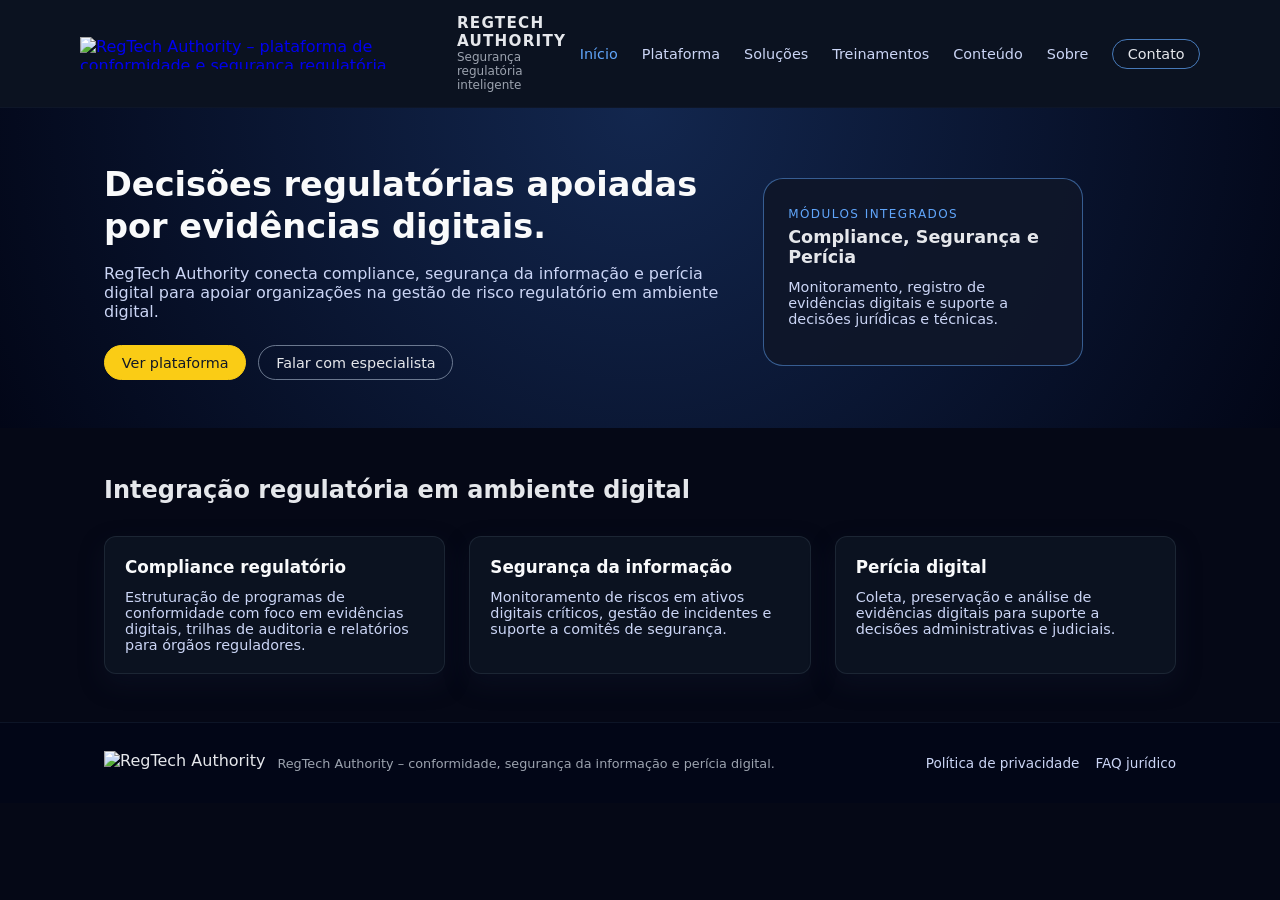
==== commit 4b56ff00: "Atualiza home e tema azul/acinzentado" ====
--- a/index.html
+++ b/index.html
@@ -7,8 +7,11 @@
   <title>RegTech Authority – plataforma de conformidade e segurança regulatória</title>
   <meta name="description" content="RegTech Authority integra compliance, segurança da informação e perícia digital para apoiar decisões regulatórias com evidências digitais.">
 
+  <!-- Favicon -->
   <link rel="icon" type="image/png" href="assets/images/favicon.png" />
   <link rel="shortcut icon" href="assets/images/favicon.png" />
+
+  <!-- CSS principal -->
   <link rel="stylesheet" href="assets/css/style.css" />
 </head>
 <body>
@@ -41,15 +44,15 @@
     </div>
   </header>
 
-  <!-- MAIN -->
+  <!-- HERO -->
   <main>
     <section class="hero">
       <div class="container hero-inner">
         <div>
-          <h1>Conformidade e segurança regulatória orientadas por evidências digitais</h1>
+          <h1>Decisões regulatórias apoiadas por evidências digitais.</h1>
           <p class="hero-subtitle">
-            RegTech Authority integra compliance, segurança da informação e perícia digital
-            em uma plataforma única, com foco em segurança humana em ambientes regulados.
+            RegTech Authority conecta compliance, segurança da informação e perícia digital
+            para apoiar organizações na gestão de risco regulatório em ambiente digital.
           </p>
           <div class="hero-actions">
             <a href="plataforma.html" class="btn btn-primary">Ver plataforma</a>
@@ -59,42 +62,42 @@
 
         <aside class="hero-highlight">
           <div class="metric-card">
-            <span class="metric-label">FOCO</span>
-            <span class="metric-value">Segurança humana</span>
+            <span class="metric-label">Módulos integrados</span>
+            <span class="metric-value">Compliance, Segurança e Perícia</span>
             <p class="metric-text">
-              Monitoramento de risco regulatório e análise forense,
-              com decisões assistidas por IA e validadas por especialistas.
+              Monitoramento, registro de evidências digitais e suporte a decisões jurídicas e técnicas.
             </p>
           </div>
         </aside>
       </div>
     </section>
 
+    <!-- SEÇÃO DE BENEFÍCIOS -->
     <section class="section">
       <div class="container">
-        <h2>Soluções principais</h2>
+        <h2>Integração regulatória em ambiente digital</h2>
         <div class="grid-3">
           <article class="card">
             <h3>Compliance regulatório</h3>
             <p>
-              Programas de compliance com registro de evidências digitais,
-              trilhas de auditoria e relatórios executivos.
+              Estruturação de programas de conformidade com foco em evidências digitais,
+              trilhas de auditoria e relatórios para órgãos reguladores.
             </p>
           </article>
 
           <article class="card">
             <h3>Segurança da informação</h3>
             <p>
-              Monitoramento de riscos, exposição de dados e incidentes
-              em ativos digitais críticos.
+              Monitoramento de riscos em ativos digitais críticos, gestão de incidentes e
+              suporte a comitês de segurança.
             </p>
           </article>
 
           <article class="card">
             <h3>Perícia digital</h3>
             <p>
-              Coleta, preservação e análise de evidências digitais
-              para suporte a decisões jurídicas e técnicas.
+              Coleta, preservação e análise de evidências digitais para suporte a decisões
+              administrativas e judiciais.
             </p>
           </article>
         </div>
--- a/assets/css/style.css
+++ b/assets/css/style.css
@@ -76,8 +76,6 @@
   color: #9ca3af;
 }
 
-/* Menu */
-
 .main-nav ul {
   margin: 0;
   padding: 0;
@@ -90,33 +88,47 @@
   text-decoration: none;
   font-size: 0.9rem;
   color: #cbd5f5;
-  transition: color 0.15s ease;
+  transition: color 0.15s ease, border-color 0.15s ease, background-color 0.15s ease;
 }
 
 .main-nav a:hover {
-  color: #fbbf24; /* amarelo suave */
+  color: #60a5fa;
 }
 
 .main-nav .nav-active {
-  color: #facc15;
+  color: #60a5fa;
 }
 
 .main-nav .nav-cta {
-  padding: 0.45rem 1rem;
+  padding: 0.4rem 0.9rem;
   border-radius: 999px;
-  border: 1px solid rgba(250, 204, 21, 0.9);
-  color: #facc15;
+  border: 1px solid rgba(96, 165, 250, 0.7);
+  color: #e5e7eb;
 }
 
 .main-nav .nav-cta:hover {
-  background-color: rgba(250, 204, 21, 0.12);
-}
-
-/* Hero */
+  background-color: rgba(37, 99, 235, 0.2);
+}
+
+/* Header responsivo */
+@media (max-width: 768px) {
+  .header-inner {
+    flex-direction: column;
+    align-items: flex-start;
+    gap: 0.75rem;
+  }
+
+  .main-nav ul {
+    flex-wrap: wrap;
+    row-gap: 0.5rem;
+  }
+}
+
+/* HERO */
 
 .hero {
-  padding: 3rem 0 3rem;
-  background: #020617; /* azul muito escuro */
+  background: radial-gradient(circle at top, rgba(59, 130, 246, 0.25), #020617);
+  padding: 3.5rem 0 3rem;
 }
 
 .hero-inner {
@@ -132,7 +144,7 @@
 }
 
 .hero h1 {
-  margin: 0 0 1.25rem;
+  margin: 0 0 1rem;
   font-size: 2.1rem;
   line-height: 1.25;
   color: #f9fafb;
@@ -147,10 +159,10 @@
 .hero-actions {
   display: flex;
   flex-wrap: wrap;
-  gap: 0.8rem;
-}
-
-/* Card lateral */
+  gap: 0.75rem;
+}
+
+/* Card lateral de métricas */
 
 .hero-highlight {
   display: flex;
@@ -158,17 +170,18 @@
 }
 
 .metric-card {
-  background: #0f172a;
-  border-radius: 1rem;
+  background: rgba(15, 23, 42, 0.95);
+  border-radius: 1.25rem;
   padding: 1.5rem;
-  border: 1px solid rgba(148, 163, 184, 0.5);
+  border: 1px solid rgba(96, 165, 250, 0.5);
+  max-width: 320px;
 }
 
 .metric-label {
   font-size: 0.75rem;
   text-transform: uppercase;
   letter-spacing: 0.12em;
-  color: #facc15;
+  color: #60a5fa;
 }
 
 .metric-value {
@@ -176,30 +189,25 @@
   margin-top: 0.3rem;
   font-size: 1.1rem;
   font-weight: 600;
-  color: #f9fafb;
+  color: #e5e7eb;
 }
 
 .metric-text {
   margin-top: 0.75rem;
   font-size: 0.9rem;
-  color: #e5e7eb;
+  color: #cbd5f5;
 }
 
 /* Seções e cards */
 
 .section {
   padding: 3rem 0;
-  background: #020617;
-}
-
-.section:nth-of-type(even) {
-  background: #02081a;
 }
 
 .section h2 {
-  margin: 0 0 1.5rem;
-  font-size: 1.4rem;
-  color: #f9fafb;
+  margin: 0 0 2rem;
+  font-size: 1.5rem;
+  color: #e5e7eb;
 }
 
 .grid-3 {
@@ -214,17 +222,17 @@
 }
 
 .card {
-  background: #020617;
-  border-radius: 0.9rem;
-  padding: 1.4rem;
-  border: 1px solid rgba(30, 64, 175, 0.6);
+  background-color: #0b1220;
+  border-radius: 0.75rem;
+  padding: 1.25rem;
+  border: 1px solid rgba(31, 41, 55, 0.9);
+  box-shadow: 0 10px 25px rgba(15, 23, 42, 0.45);
 }
 
 .card h3 {
-  margin-top: 0;
-  margin-bottom: 0.5rem;
-  font-size: 1rem;
-  color: #e5e7eb;
+  margin: 0 0 0.75rem;
+  font-size: 1.05rem;
+  color: #f9fafb;
 }
 
 .card p {
@@ -239,7 +247,7 @@
   display: inline-flex;
   align-items: center;
   justify-content: center;
-  padding: 0.6rem 1.25rem;
+  padding: 0.55rem 1.05rem;
   border-radius: 999px;
   font-size: 0.9rem;
   font-weight: 500;
